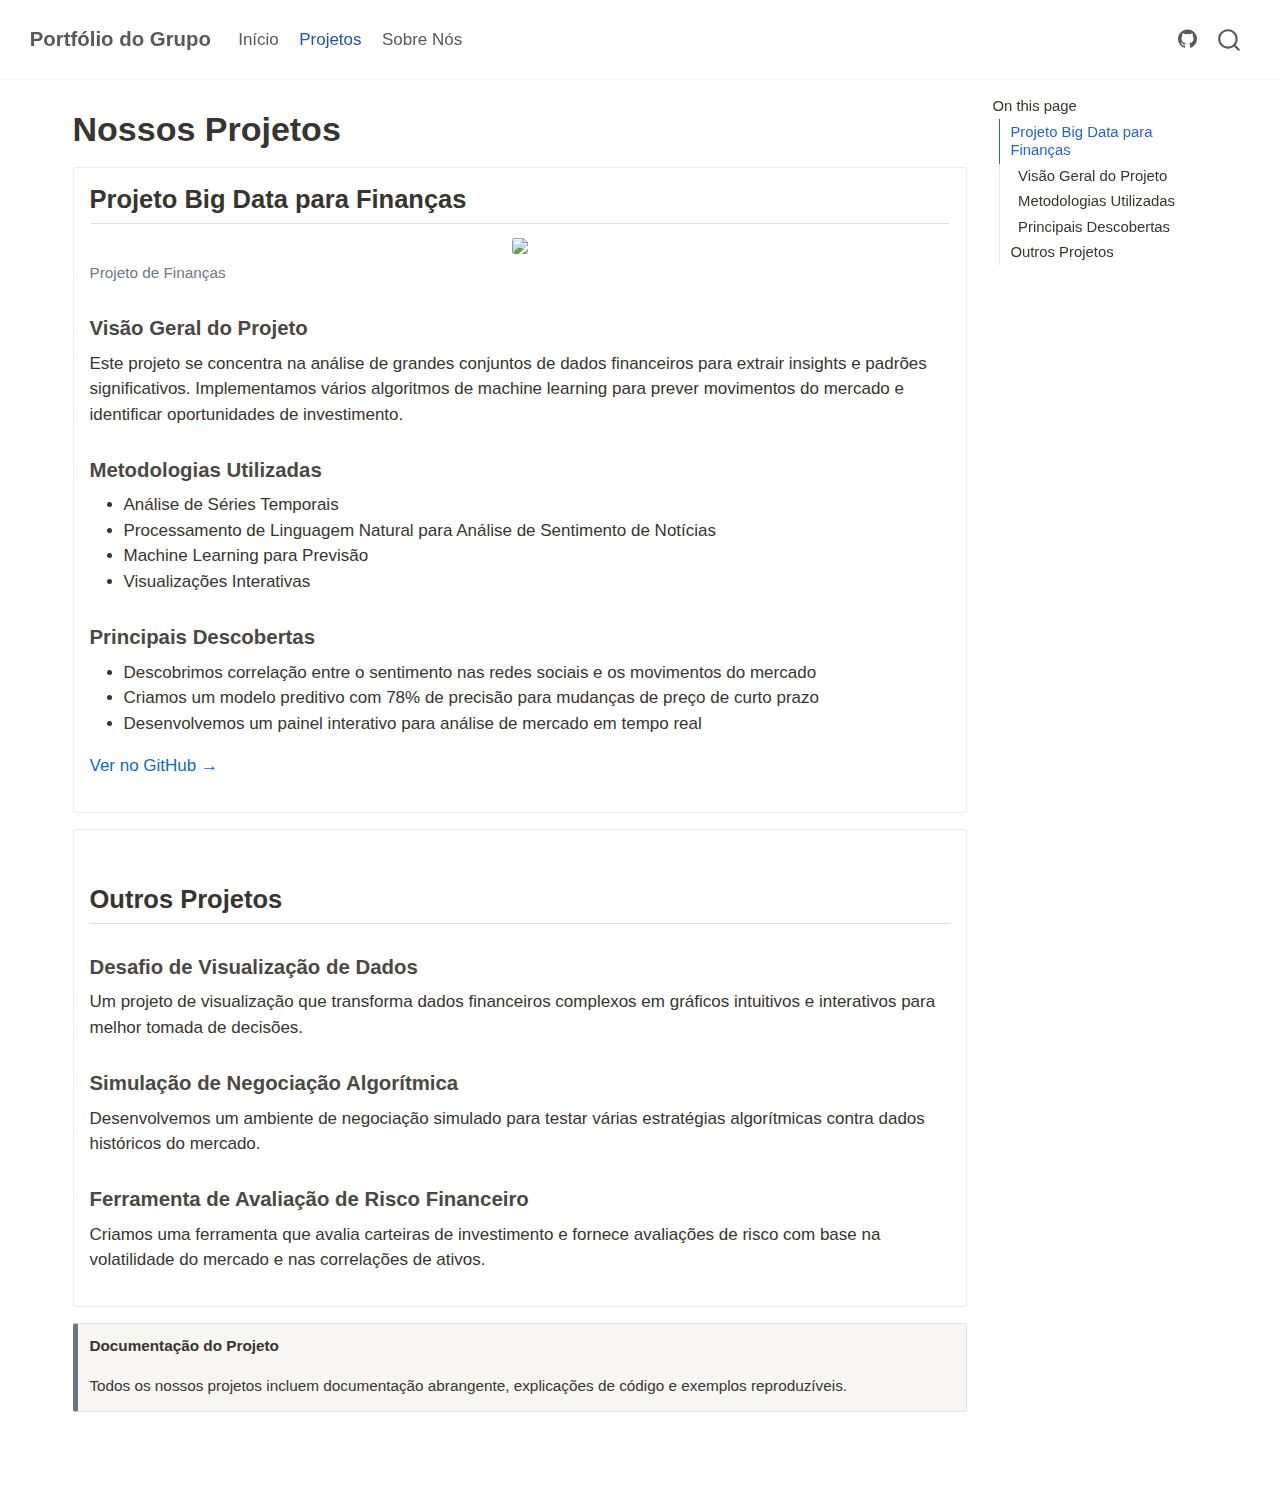
==== projetos.html @ 7f086434 "Configuração inicial do portfólio com estilo Notion" ====
<!DOCTYPE html>
<html xmlns="http://www.w3.org/1999/xhtml" lang="en" xml:lang="en"><head>

<meta charset="utf-8">
<meta name="generator" content="quarto-1.6.42">

<meta name="viewport" content="width=device-width, initial-scale=1.0, user-scalable=yes">


<title>Nossos Projetos – Portfólio do Grupo</title>
<style>
code{white-space: pre-wrap;}
span.smallcaps{font-variant: small-caps;}
div.columns{display: flex; gap: min(4vw, 1.5em);}
div.column{flex: auto; overflow-x: auto;}
div.hanging-indent{margin-left: 1.5em; text-indent: -1.5em;}
ul.task-list{list-style: none;}
ul.task-list li input[type="checkbox"] {
  width: 0.8em;
  margin: 0 0.8em 0.2em -1em; /* quarto-specific, see https://github.com/quarto-dev/quarto-cli/issues/4556 */ 
  vertical-align: middle;
}
</style>


<script src="site_libs/quarto-nav/quarto-nav.js"></script>
<script src="site_libs/quarto-nav/headroom.min.js"></script>
<script src="site_libs/clipboard/clipboard.min.js"></script>
<script src="site_libs/quarto-search/autocomplete.umd.js"></script>
<script src="site_libs/quarto-search/fuse.min.js"></script>
<script src="site_libs/quarto-search/quarto-search.js"></script>
<meta name="quarto:offset" content="./">
<script src="site_libs/quarto-html/quarto.js"></script>
<script src="site_libs/quarto-html/popper.min.js"></script>
<script src="site_libs/quarto-html/tippy.umd.min.js"></script>
<script src="site_libs/quarto-html/anchor.min.js"></script>
<link href="site_libs/quarto-html/tippy.css" rel="stylesheet">
<link href="site_libs/quarto-html/quarto-syntax-highlighting-2f5df379a58b258e96c21c0638c20c03.css" rel="stylesheet" id="quarto-text-highlighting-styles">
<script src="site_libs/bootstrap/bootstrap.min.js"></script>
<link href="site_libs/bootstrap/bootstrap-icons.css" rel="stylesheet">
<link href="site_libs/bootstrap/bootstrap-bd18d44eca6e8432d5fc765ab7eae52f.min.css" rel="stylesheet" append-hash="true" id="quarto-bootstrap" data-mode="light">
<script id="quarto-search-options" type="application/json">{
  "location": "navbar",
  "copy-button": false,
  "collapse-after": 3,
  "panel-placement": "end",
  "type": "overlay",
  "limit": 50,
  "keyboard-shortcut": [
    "f",
    "/",
    "s"
  ],
  "show-item-context": false,
  "language": {
    "search-no-results-text": "No results",
    "search-matching-documents-text": "matching documents",
    "search-copy-link-title": "Copy link to search",
    "search-hide-matches-text": "Hide additional matches",
    "search-more-match-text": "more match in this document",
    "search-more-matches-text": "more matches in this document",
    "search-clear-button-title": "Clear",
    "search-text-placeholder": "",
    "search-detached-cancel-button-title": "Cancel",
    "search-submit-button-title": "Submit",
    "search-label": "Search"
  }
}</script>


<link rel="stylesheet" href="styles.css">
</head>

<body class="nav-fixed">

<div id="quarto-search-results"></div>
  <header id="quarto-header" class="headroom fixed-top">
    <nav class="navbar navbar-expand-lg " data-bs-theme="dark">
      <div class="navbar-container container-fluid">
      <div class="navbar-brand-container mx-auto">
    <a class="navbar-brand" href="./index.html">
    <span class="navbar-title">Portfólio do Grupo</span>
    </a>
  </div>
            <div id="quarto-search" class="" title="Search"></div>
          <button class="navbar-toggler" type="button" data-bs-toggle="collapse" data-bs-target="#navbarCollapse" aria-controls="navbarCollapse" role="menu" aria-expanded="false" aria-label="Toggle navigation" onclick="if (window.quartoToggleHeadroom) { window.quartoToggleHeadroom(); }">
  <span class="navbar-toggler-icon"></span>
</button>
          <div class="collapse navbar-collapse" id="navbarCollapse">
            <ul class="navbar-nav navbar-nav-scroll me-auto">
  <li class="nav-item">
    <a class="nav-link" href="./index.html"> 
<span class="menu-text">Início</span></a>
  </li>  
  <li class="nav-item">
    <a class="nav-link active" href="./projetos.html" aria-current="page"> 
<span class="menu-text">Projetos</span></a>
  </li>  
  <li class="nav-item">
    <a class="nav-link" href="./sobre.html"> 
<span class="menu-text">Sobre Nós</span></a>
  </li>  
</ul>
            <ul class="navbar-nav navbar-nav-scroll ms-auto">
  <li class="nav-item compact">
    <a class="nav-link" href="https://github.com/SEU-USUARIO/portfolio"> <i class="bi bi-github" role="img">
</i> 
<span class="menu-text"></span></a>
  </li>  
</ul>
          </div> <!-- /navcollapse -->
            <div class="quarto-navbar-tools">
</div>
      </div> <!-- /container-fluid -->
    </nav>
</header>
<!-- content -->
<div id="quarto-content" class="quarto-container page-columns page-rows-contents page-layout-full page-navbar">
<!-- sidebar -->
<!-- margin-sidebar -->
    <div id="quarto-margin-sidebar" class="sidebar margin-sidebar">
        <nav id="TOC" role="doc-toc" class="toc-active">
    <h2 id="toc-title">On this page</h2>
   
  <ul>
  <li><a href="#projeto-big-data-para-finanças" id="toc-projeto-big-data-para-finanças" class="nav-link active" data-scroll-target="#projeto-big-data-para-finanças">Projeto Big Data para Finanças</a>
  <ul class="collapse">
  <li><a href="#visão-geral-do-projeto" id="toc-visão-geral-do-projeto" class="nav-link" data-scroll-target="#visão-geral-do-projeto">Visão Geral do Projeto</a></li>
  <li><a href="#metodologias-utilizadas" id="toc-metodologias-utilizadas" class="nav-link" data-scroll-target="#metodologias-utilizadas">Metodologias Utilizadas</a></li>
  <li><a href="#principais-descobertas" id="toc-principais-descobertas" class="nav-link" data-scroll-target="#principais-descobertas">Principais Descobertas</a></li>
  </ul></li>
  <li><a href="#outros-projetos" id="toc-outros-projetos" class="nav-link" data-scroll-target="#outros-projetos">Outros Projetos</a>
  <ul class="collapse">
  <li><a href="#desafio-de-visualização-de-dados" id="toc-desafio-de-visualização-de-dados" class="nav-link" data-scroll-target="#desafio-de-visualização-de-dados">Desafio de Visualização de Dados</a></li>
  <li><a href="#simulação-de-negociação-algorítmica" id="toc-simulação-de-negociação-algorítmica" class="nav-link" data-scroll-target="#simulação-de-negociação-algorítmica">Simulação de Negociação Algorítmica</a></li>
  <li><a href="#ferramenta-de-avaliação-de-risco-financeiro" id="toc-ferramenta-de-avaliação-de-risco-financeiro" class="nav-link" data-scroll-target="#ferramenta-de-avaliação-de-risco-financeiro">Ferramenta de Avaliação de Risco Financeiro</a></li>
  </ul></li>
  </ul>
</nav>
    </div>
<!-- main -->
<main class="content column-page-left" id="quarto-document-content">

<header id="title-block-header" class="quarto-title-block default">
<div class="quarto-title">
<h1 class="title">Nossos Projetos</h1>
</div>



<div class="quarto-title-meta column-page-left">

    
  
    
  </div>
  


</header>


<section id="projeto-big-data-para-finanças" class="level2 content-block">
<h2 class="anchored" data-anchor-id="projeto-big-data-para-finanças">Projeto Big Data para Finanças</h2>
<div class="quarto-figure quarto-figure-center">
<figure class="figure">
<p><img src=".\api/placeholder/600/300.png" class="img-fluid figure-img"></p>
<figcaption>Projeto de Finanças</figcaption>
</figure>
</div>
<section id="visão-geral-do-projeto" class="level3">
<h3 class="anchored" data-anchor-id="visão-geral-do-projeto">Visão Geral do Projeto</h3>
<p>Este projeto se concentra na análise de grandes conjuntos de dados financeiros para extrair insights e padrões significativos. Implementamos vários algoritmos de machine learning para prever movimentos do mercado e identificar oportunidades de investimento.</p>
</section>
<section id="metodologias-utilizadas" class="level3">
<h3 class="anchored" data-anchor-id="metodologias-utilizadas">Metodologias Utilizadas</h3>
<ul>
<li>Análise de Séries Temporais</li>
<li>Processamento de Linguagem Natural para Análise de Sentimento de Notícias</li>
<li>Machine Learning para Previsão</li>
<li>Visualizações Interativas</li>
</ul>
</section>
<section id="principais-descobertas" class="level3">
<h3 class="anchored" data-anchor-id="principais-descobertas">Principais Descobertas</h3>
<ul>
<li>Descobrimos correlação entre o sentimento nas redes sociais e os movimentos do mercado</li>
<li>Criamos um modelo preditivo com 78% de precisão para mudanças de preço de curto prazo</li>
<li>Desenvolvemos um painel interativo para análise de mercado em tempo real</li>
</ul>
<p><a href="https://github.com/SEU-USUARIO/portfolio">Ver no GitHub →</a></p>
</section>
</section>
<section id="outros-projetos" class="level2 content-block">
<h2 class="anchored" data-anchor-id="outros-projetos">Outros Projetos</h2>
<section id="desafio-de-visualização-de-dados" class="level3">
<h3 class="anchored" data-anchor-id="desafio-de-visualização-de-dados">Desafio de Visualização de Dados</h3>
<p>Um projeto de visualização que transforma dados financeiros complexos em gráficos intuitivos e interativos para melhor tomada de decisões.</p>
</section>
<section id="simulação-de-negociação-algorítmica" class="level3">
<h3 class="anchored" data-anchor-id="simulação-de-negociação-algorítmica">Simulação de Negociação Algorítmica</h3>
<p>Desenvolvemos um ambiente de negociação simulado para testar várias estratégias algorítmicas contra dados históricos do mercado.</p>
</section>
<section id="ferramenta-de-avaliação-de-risco-financeiro" class="level3">
<h3 class="anchored" data-anchor-id="ferramenta-de-avaliação-de-risco-financeiro">Ferramenta de Avaliação de Risco Financeiro</h3>
<p>Criamos uma ferramenta que avalia carteiras de investimento e fornece avaliações de risco com base na volatilidade do mercado e nas correlações de ativos.</p>
</section>
</section>
<div class="callout callout-style-simple callout-none no-icon">
<div class="callout-body d-flex">
<div class="callout-icon-container">
<i class="callout-icon no-icon"></i>
</div>
<div class="callout-body-container">
<p><strong>Documentação do Projeto</strong></p>
<p>Todos os nossos projetos incluem documentação abrangente, explicações de código e exemplos reproduzíveis.</p>
</div>
</div>
</div>



</main> <!-- /main -->
<script id="quarto-html-after-body" type="application/javascript">
window.document.addEventListener("DOMContentLoaded", function (event) {
  const toggleBodyColorMode = (bsSheetEl) => {
    const mode = bsSheetEl.getAttribute("data-mode");
    const bodyEl = window.document.querySelector("body");
    if (mode === "dark") {
      bodyEl.classList.add("quarto-dark");
      bodyEl.classList.remove("quarto-light");
    } else {
      bodyEl.classList.add("quarto-light");
      bodyEl.classList.remove("quarto-dark");
    }
  }
  const toggleBodyColorPrimary = () => {
    const bsSheetEl = window.document.querySelector("link#quarto-bootstrap");
    if (bsSheetEl) {
      toggleBodyColorMode(bsSheetEl);
    }
  }
  toggleBodyColorPrimary();  
  const icon = "";
  const anchorJS = new window.AnchorJS();
  anchorJS.options = {
    placement: 'right',
    icon: icon
  };
  anchorJS.add('.anchored');
  const isCodeAnnotation = (el) => {
    for (const clz of el.classList) {
      if (clz.startsWith('code-annotation-')) {                     
        return true;
      }
    }
    return false;
  }
  const onCopySuccess = function(e) {
    // button target
    const button = e.trigger;
    // don't keep focus
    button.blur();
    // flash "checked"
    button.classList.add('code-copy-button-checked');
    var currentTitle = button.getAttribute("title");
    button.setAttribute("title", "Copied!");
    let tooltip;
    if (window.bootstrap) {
      button.setAttribute("data-bs-toggle", "tooltip");
      button.setAttribute("data-bs-placement", "left");
      button.setAttribute("data-bs-title", "Copied!");
      tooltip = new bootstrap.Tooltip(button, 
        { trigger: "manual", 
          customClass: "code-copy-button-tooltip",
          offset: [0, -8]});
      tooltip.show();    
    }
    setTimeout(function() {
      if (tooltip) {
        tooltip.hide();
        button.removeAttribute("data-bs-title");
        button.removeAttribute("data-bs-toggle");
        button.removeAttribute("data-bs-placement");
      }
      button.setAttribute("title", currentTitle);
      button.classList.remove('code-copy-button-checked');
    }, 1000);
    // clear code selection
    e.clearSelection();
  }
  const getTextToCopy = function(trigger) {
      const codeEl = trigger.previousElementSibling.cloneNode(true);
      for (const childEl of codeEl.children) {
        if (isCodeAnnotation(childEl)) {
          childEl.remove();
        }
      }
      return codeEl.innerText;
  }
  const clipboard = new window.ClipboardJS('.code-copy-button:not([data-in-quarto-modal])', {
    text: getTextToCopy
  });
  clipboard.on('success', onCopySuccess);
  if (window.document.getElementById('quarto-embedded-source-code-modal')) {
    const clipboardModal = new window.ClipboardJS('.code-copy-button[data-in-quarto-modal]', {
      text: getTextToCopy,
      container: window.document.getElementById('quarto-embedded-source-code-modal')
    });
    clipboardModal.on('success', onCopySuccess);
  }
    var localhostRegex = new RegExp(/^(?:http|https):\/\/localhost\:?[0-9]*\//);
    var mailtoRegex = new RegExp(/^mailto:/);
      var filterRegex = new RegExp('/' + window.location.host + '/');
    var isInternal = (href) => {
        return filterRegex.test(href) || localhostRegex.test(href) || mailtoRegex.test(href);
    }
    // Inspect non-navigation links and adorn them if external
 	var links = window.document.querySelectorAll('a[href]:not(.nav-link):not(.navbar-brand):not(.toc-action):not(.sidebar-link):not(.sidebar-item-toggle):not(.pagination-link):not(.no-external):not([aria-hidden]):not(.dropdown-item):not(.quarto-navigation-tool):not(.about-link)');
    for (var i=0; i<links.length; i++) {
      const link = links[i];
      if (!isInternal(link.href)) {
        // undo the damage that might have been done by quarto-nav.js in the case of
        // links that we want to consider external
        if (link.dataset.originalHref !== undefined) {
          link.href = link.dataset.originalHref;
        }
      }
    }
  function tippyHover(el, contentFn, onTriggerFn, onUntriggerFn) {
    const config = {
      allowHTML: true,
      maxWidth: 500,
      delay: 100,
      arrow: false,
      appendTo: function(el) {
          return el.parentElement;
      },
      interactive: true,
      interactiveBorder: 10,
      theme: 'quarto',
      placement: 'bottom-start',
    };
    if (contentFn) {
      config.content = contentFn;
    }
    if (onTriggerFn) {
      config.onTrigger = onTriggerFn;
    }
    if (onUntriggerFn) {
      config.onUntrigger = onUntriggerFn;
    }
    window.tippy(el, config); 
  }
  const noterefs = window.document.querySelectorAll('a[role="doc-noteref"]');
  for (var i=0; i<noterefs.length; i++) {
    const ref = noterefs[i];
    tippyHover(ref, function() {
      // use id or data attribute instead here
      let href = ref.getAttribute('data-footnote-href') || ref.getAttribute('href');
      try { href = new URL(href).hash; } catch {}
      const id = href.replace(/^#\/?/, "");
      const note = window.document.getElementById(id);
      if (note) {
        return note.innerHTML;
      } else {
        return "";
      }
    });
  }
  const xrefs = window.document.querySelectorAll('a.quarto-xref');
  const processXRef = (id, note) => {
    // Strip column container classes
    const stripColumnClz = (el) => {
      el.classList.remove("page-full", "page-columns");
      if (el.children) {
        for (const child of el.children) {
          stripColumnClz(child);
        }
      }
    }
    stripColumnClz(note)
    if (id === null || id.startsWith('sec-')) {
      // Special case sections, only their first couple elements
      const container = document.createElement("div");
      if (note.children && note.children.length > 2) {
        container.appendChild(note.children[0].cloneNode(true));
        for (let i = 1; i < note.children.length; i++) {
          const child = note.children[i];
          if (child.tagName === "P" && child.innerText === "") {
            continue;
          } else {
            container.appendChild(child.cloneNode(true));
            break;
          }
        }
        if (window.Quarto?.typesetMath) {
          window.Quarto.typesetMath(container);
        }
        return container.innerHTML
      } else {
        if (window.Quarto?.typesetMath) {
          window.Quarto.typesetMath(note);
        }
        return note.innerHTML;
      }
    } else {
      // Remove any anchor links if they are present
      const anchorLink = note.querySelector('a.anchorjs-link');
      if (anchorLink) {
        anchorLink.remove();
      }
      if (window.Quarto?.typesetMath) {
        window.Quarto.typesetMath(note);
      }
      if (note.classList.contains("callout")) {
        return note.outerHTML;
      } else {
        return note.innerHTML;
      }
    }
  }
  for (var i=0; i<xrefs.length; i++) {
    const xref = xrefs[i];
    tippyHover(xref, undefined, function(instance) {
      instance.disable();
      let url = xref.getAttribute('href');
      let hash = undefined; 
      if (url.startsWith('#')) {
        hash = url;
      } else {
        try { hash = new URL(url).hash; } catch {}
      }
      if (hash) {
        const id = hash.replace(/^#\/?/, "");
        const note = window.document.getElementById(id);
        if (note !== null) {
          try {
            const html = processXRef(id, note.cloneNode(true));
            instance.setContent(html);
          } finally {
            instance.enable();
            instance.show();
          }
        } else {
          // See if we can fetch this
          fetch(url.split('#')[0])
          .then(res => res.text())
          .then(html => {
            const parser = new DOMParser();
            const htmlDoc = parser.parseFromString(html, "text/html");
            const note = htmlDoc.getElementById(id);
            if (note !== null) {
              const html = processXRef(id, note);
              instance.setContent(html);
            } 
          }).finally(() => {
            instance.enable();
            instance.show();
          });
        }
      } else {
        // See if we can fetch a full url (with no hash to target)
        // This is a special case and we should probably do some content thinning / targeting
        fetch(url)
        .then(res => res.text())
        .then(html => {
          const parser = new DOMParser();
          const htmlDoc = parser.parseFromString(html, "text/html");
          const note = htmlDoc.querySelector('main.content');
          if (note !== null) {
            // This should only happen for chapter cross references
            // (since there is no id in the URL)
            // remove the first header
            if (note.children.length > 0 && note.children[0].tagName === "HEADER") {
              note.children[0].remove();
            }
            const html = processXRef(null, note);
            instance.setContent(html);
          } 
        }).finally(() => {
          instance.enable();
          instance.show();
        });
      }
    }, function(instance) {
    });
  }
      let selectedAnnoteEl;
      const selectorForAnnotation = ( cell, annotation) => {
        let cellAttr = 'data-code-cell="' + cell + '"';
        let lineAttr = 'data-code-annotation="' +  annotation + '"';
        const selector = 'span[' + cellAttr + '][' + lineAttr + ']';
        return selector;
      }
      const selectCodeLines = (annoteEl) => {
        const doc = window.document;
        const targetCell = annoteEl.getAttribute("data-target-cell");
        const targetAnnotation = annoteEl.getAttribute("data-target-annotation");
        const annoteSpan = window.document.querySelector(selectorForAnnotation(targetCell, targetAnnotation));
        const lines = annoteSpan.getAttribute("data-code-lines").split(",");
        const lineIds = lines.map((line) => {
          return targetCell + "-" + line;
        })
        let top = null;
        let height = null;
        let parent = null;
        if (lineIds.length > 0) {
            //compute the position of the single el (top and bottom and make a div)
            const el = window.document.getElementById(lineIds[0]);
            top = el.offsetTop;
            height = el.offsetHeight;
            parent = el.parentElement.parentElement;
          if (lineIds.length > 1) {
            const lastEl = window.document.getElementById(lineIds[lineIds.length - 1]);
            const bottom = lastEl.offsetTop + lastEl.offsetHeight;
            height = bottom - top;
          }
          if (top !== null && height !== null && parent !== null) {
            // cook up a div (if necessary) and position it 
            let div = window.document.getElementById("code-annotation-line-highlight");
            if (div === null) {
              div = window.document.createElement("div");
              div.setAttribute("id", "code-annotation-line-highlight");
              div.style.position = 'absolute';
              parent.appendChild(div);
            }
            div.style.top = top - 2 + "px";
            div.style.height = height + 4 + "px";
            div.style.left = 0;
            let gutterDiv = window.document.getElementById("code-annotation-line-highlight-gutter");
            if (gutterDiv === null) {
              gutterDiv = window.document.createElement("div");
              gutterDiv.setAttribute("id", "code-annotation-line-highlight-gutter");
              gutterDiv.style.position = 'absolute';
              const codeCell = window.document.getElementById(targetCell);
              const gutter = codeCell.querySelector('.code-annotation-gutter');
              gutter.appendChild(gutterDiv);
            }
            gutterDiv.style.top = top - 2 + "px";
            gutterDiv.style.height = height + 4 + "px";
          }
          selectedAnnoteEl = annoteEl;
        }
      };
      const unselectCodeLines = () => {
        const elementsIds = ["code-annotation-line-highlight", "code-annotation-line-highlight-gutter"];
        elementsIds.forEach((elId) => {
          const div = window.document.getElementById(elId);
          if (div) {
            div.remove();
          }
        });
        selectedAnnoteEl = undefined;
      };
        // Handle positioning of the toggle
    window.addEventListener(
      "resize",
      throttle(() => {
        elRect = undefined;
        if (selectedAnnoteEl) {
          selectCodeLines(selectedAnnoteEl);
        }
      }, 10)
    );
    function throttle(fn, ms) {
    let throttle = false;
    let timer;
      return (...args) => {
        if(!throttle) { // first call gets through
            fn.apply(this, args);
            throttle = true;
        } else { // all the others get throttled
            if(timer) clearTimeout(timer); // cancel #2
            timer = setTimeout(() => {
              fn.apply(this, args);
              timer = throttle = false;
            }, ms);
        }
      };
    }
      // Attach click handler to the DT
      const annoteDls = window.document.querySelectorAll('dt[data-target-cell]');
      for (const annoteDlNode of annoteDls) {
        annoteDlNode.addEventListener('click', (event) => {
          const clickedEl = event.target;
          if (clickedEl !== selectedAnnoteEl) {
            unselectCodeLines();
            const activeEl = window.document.querySelector('dt[data-target-cell].code-annotation-active');
            if (activeEl) {
              activeEl.classList.remove('code-annotation-active');
            }
            selectCodeLines(clickedEl);
            clickedEl.classList.add('code-annotation-active');
          } else {
            // Unselect the line
            unselectCodeLines();
            clickedEl.classList.remove('code-annotation-active');
          }
        });
      }
  const findCites = (el) => {
    const parentEl = el.parentElement;
    if (parentEl) {
      const cites = parentEl.dataset.cites;
      if (cites) {
        return {
          el,
          cites: cites.split(' ')
        };
      } else {
        return findCites(el.parentElement)
      }
    } else {
      return undefined;
    }
  };
  var bibliorefs = window.document.querySelectorAll('a[role="doc-biblioref"]');
  for (var i=0; i<bibliorefs.length; i++) {
    const ref = bibliorefs[i];
    const citeInfo = findCites(ref);
    if (citeInfo) {
      tippyHover(citeInfo.el, function() {
        var popup = window.document.createElement('div');
        citeInfo.cites.forEach(function(cite) {
          var citeDiv = window.document.createElement('div');
          citeDiv.classList.add('hanging-indent');
          citeDiv.classList.add('csl-entry');
          var biblioDiv = window.document.getElementById('ref-' + cite);
          if (biblioDiv) {
            citeDiv.innerHTML = biblioDiv.innerHTML;
          }
          popup.appendChild(citeDiv);
        });
        return popup.innerHTML;
      });
    }
  }
});
</script>
</div> <!-- /content -->




</body></html>
---- site_libs/quarto-html/tippy.css ----
.tippy-box[data-animation=fade][data-state=hidden]{opacity:0}[data-tippy-root]{max-width:calc(100vw - 10px)}.tippy-box{position:relative;background-color:#333;color:#fff;border-radius:4px;font-size:14px;line-height:1.4;white-space:normal;outline:0;transition-property:transform,visibility,opacity}.tippy-box[data-placement^=top]>.tippy-arrow{bottom:0}.tippy-box[data-placement^=top]>.tippy-arrow:before{bottom:-7px;left:0;border-width:8px 8px 0;border-top-color:initial;transform-origin:center top}.tippy-box[data-placement^=bottom]>.tippy-arrow{top:0}.tippy-box[data-placement^=bottom]>.tippy-arrow:before{top:-7px;left:0;border-width:0 8px 8px;border-bottom-color:initial;transform-origin:center bottom}.tippy-box[data-placement^=left]>.tippy-arrow{right:0}.tippy-box[data-placement^=left]>.tippy-arrow:before{border-width:8px 0 8px 8px;border-left-color:initial;right:-7px;transform-origin:center left}.tippy-box[data-placement^=right]>.tippy-arrow{left:0}.tippy-box[data-placement^=right]>.tippy-arrow:before{left:-7px;border-width:8px 8px 8px 0;border-right-color:initial;transform-origin:center right}.tippy-box[data-inertia][data-state=visible]{transition-timing-function:cubic-bezier(.54,1.5,.38,1.11)}.tippy-arrow{width:16px;height:16px;color:#333}.tippy-arrow:before{content:"";position:absolute;border-color:transparent;border-style:solid}.tippy-content{position:relative;padding:5px 9px;z-index:1}
---- site_libs/quarto-html/quarto-syntax-highlighting-2f5df379a58b258e96c21c0638c20c03.css ----
/* quarto syntax highlight colors */
:root {
  --quarto-hl-ot-color: #003B4F;
  --quarto-hl-at-color: #657422;
  --quarto-hl-ss-color: #20794D;
  --quarto-hl-an-color: #5E5E5E;
  --quarto-hl-fu-color: #4758AB;
  --quarto-hl-st-color: #20794D;
  --quarto-hl-cf-color: #003B4F;
  --quarto-hl-op-color: #5E5E5E;
  --quarto-hl-er-color: #AD0000;
  --quarto-hl-bn-color: #AD0000;
  --quarto-hl-al-color: #AD0000;
  --quarto-hl-va-color: #111111;
  --quarto-hl-bu-color: inherit;
  --quarto-hl-ex-color: inherit;
  --quarto-hl-pp-color: #AD0000;
  --quarto-hl-in-color: #5E5E5E;
  --quarto-hl-vs-color: #20794D;
  --quarto-hl-wa-color: #5E5E5E;
  --quarto-hl-do-color: #5E5E5E;
  --quarto-hl-im-color: #00769E;
  --quarto-hl-ch-color: #20794D;
  --quarto-hl-dt-color: #AD0000;
  --quarto-hl-fl-color: #AD0000;
  --quarto-hl-co-color: #5E5E5E;
  --quarto-hl-cv-color: #5E5E5E;
  --quarto-hl-cn-color: #8f5902;
  --quarto-hl-sc-color: #5E5E5E;
  --quarto-hl-dv-color: #AD0000;
  --quarto-hl-kw-color: #003B4F;
}

/* other quarto variables */
:root {
  --quarto-font-monospace: SFMono-Regular, Menlo, Monaco, Consolas, "Liberation Mono", "Courier New", monospace;
}

pre > code.sourceCode > span {
  color: #003B4F;
}

code span {
  color: #003B4F;
}

code.sourceCode > span {
  color: #003B4F;
}

div.sourceCode,
div.sourceCode pre.sourceCode {
  color: #003B4F;
}

code span.ot {
  color: #003B4F;
  font-style: inherit;
}

code span.at {
  color: #657422;
  font-style: inherit;
}

code span.ss {
  color: #20794D;
  font-style: inherit;
}

code span.an {
  color: #5E5E5E;
  font-style: inherit;
}

code span.fu {
  color: #4758AB;
  font-style: inherit;
}

code span.st {
  color: #20794D;
  font-style: inherit;
}

code span.cf {
  color: #003B4F;
  font-weight: bold;
  font-style: inherit;
}

code span.op {
  color: #5E5E5E;
  font-style: inherit;
}

code span.er {
  color: #AD0000;
  font-style: inherit;
}

code span.bn {
  color: #AD0000;
  font-style: inherit;
}

code span.al {
  color: #AD0000;
  font-style: inherit;
}

code span.va {
  color: #111111;
  font-style: inherit;
}

code span.bu {
  font-style: inherit;
}

code span.ex {
  font-style: inherit;
}

code span.pp {
  color: #AD0000;
  font-style: inherit;
}

code span.in {
  color: #5E5E5E;
  font-style: inherit;
}

code span.vs {
  color: #20794D;
  font-style: inherit;
}

code span.wa {
  color: #5E5E5E;
  font-style: italic;
}

code span.do {
  color: #5E5E5E;
  font-style: italic;
}

code span.im {
  color: #00769E;
  font-style: inherit;
}

code span.ch {
  color: #20794D;
  font-style: inherit;
}

code span.dt {
  color: #AD0000;
  font-style: inherit;
}

code span.fl {
  color: #AD0000;
  font-style: inherit;
}

code span.co {
  color: #5E5E5E;
  font-style: inherit;
}

code span.cv {
  color: #5E5E5E;
  font-style: italic;
}

code span.cn {
  color: #8f5902;
  font-style: inherit;
}

code span.sc {
  color: #5E5E5E;
  font-style: inherit;
}

code span.dv {
  color: #AD0000;
  font-style: inherit;
}

code span.kw {
  color: #003B4F;
  font-weight: bold;
  font-style: inherit;
}

.prevent-inlining {
  content: "</";
}

/*# sourceMappingURL=35eb38a806ee71ea6d2563be2308c832.css.map */
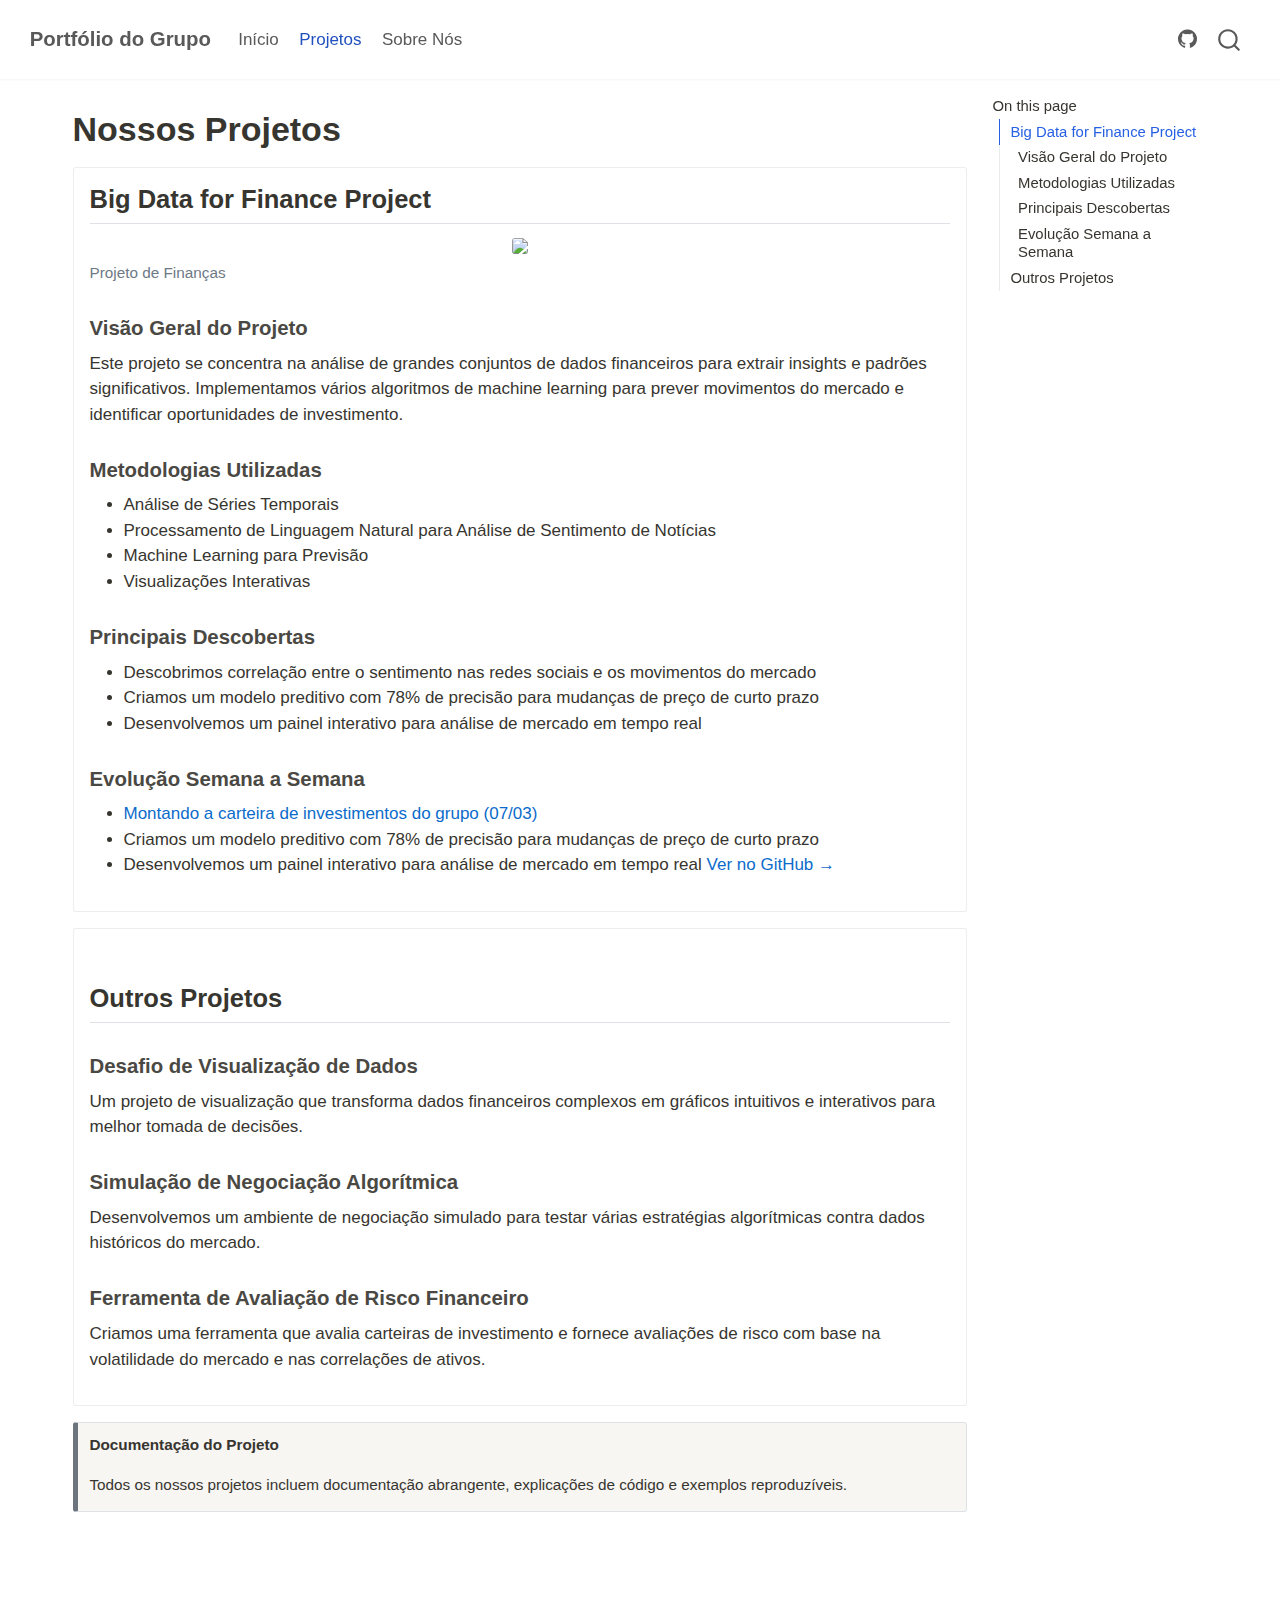
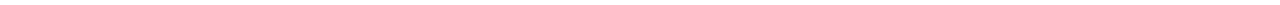
==== commit dbb09b52: "Atualização do site" ====
--- a/projetos.html
+++ b/projetos.html
@@ -123,11 +123,12 @@
     <h2 id="toc-title">On this page</h2>
    
   <ul>
-  <li><a href="#projeto-big-data-para-finanças" id="toc-projeto-big-data-para-finanças" class="nav-link active" data-scroll-target="#projeto-big-data-para-finanças">Projeto Big Data para Finanças</a>
+  <li><a href="#big-data-for-finance-project" id="toc-big-data-for-finance-project" class="nav-link active" data-scroll-target="#big-data-for-finance-project">Big Data for Finance Project</a>
   <ul class="collapse">
   <li><a href="#visão-geral-do-projeto" id="toc-visão-geral-do-projeto" class="nav-link" data-scroll-target="#visão-geral-do-projeto">Visão Geral do Projeto</a></li>
   <li><a href="#metodologias-utilizadas" id="toc-metodologias-utilizadas" class="nav-link" data-scroll-target="#metodologias-utilizadas">Metodologias Utilizadas</a></li>
   <li><a href="#principais-descobertas" id="toc-principais-descobertas" class="nav-link" data-scroll-target="#principais-descobertas">Principais Descobertas</a></li>
+  <li><a href="#evolução-semana-a-semana" id="toc-evolução-semana-a-semana" class="nav-link" data-scroll-target="#evolução-semana-a-semana">Evolução Semana a Semana</a></li>
   </ul></li>
   <li><a href="#outros-projetos" id="toc-outros-projetos" class="nav-link" data-scroll-target="#outros-projetos">Outros Projetos</a>
   <ul class="collapse">
@@ -160,8 +161,8 @@
 </header>
 
 
-<section id="projeto-big-data-para-finanças" class="level2 content-block">
-<h2 class="anchored" data-anchor-id="projeto-big-data-para-finanças">Projeto Big Data para Finanças</h2>
+<section id="big-data-for-finance-project" class="level2 content-block">
+<h2 class="anchored" data-anchor-id="big-data-for-finance-project">Big Data for Finance Project</h2>
 <div class="quarto-figure quarto-figure-center">
 <figure class="figure">
 <p><img src=".\api/placeholder/600/300.png" class="img-fluid figure-img"></p>
@@ -188,7 +189,14 @@
 <li>Criamos um modelo preditivo com 78% de precisão para mudanças de preço de curto prazo</li>
 <li>Desenvolvemos um painel interativo para análise de mercado em tempo real</li>
 </ul>
-<p><a href="https://github.com/SEU-USUARIO/portfolio">Ver no GitHub →</a></p>
+</section>
+<section id="evolução-semana-a-semana" class="level3">
+<h3 class="anchored" data-anchor-id="evolução-semana-a-semana">Evolução Semana a Semana</h3>
+<ul>
+<li><a href="./semana1.html">Montando a&nbsp;carteira de investimentos do grupo (07/03)</a></li>
+<li>Criamos um modelo preditivo com 78% de precisão para mudanças de preço de curto prazo</li>
+<li>Desenvolvemos um painel interativo para análise de mercado em tempo real <a href="https://github.com/SEU-USUARIO/portfolio">Ver no GitHub →</a></li>
+</ul>
 </section>
 </section>
 <section id="outros-projetos" class="level2 content-block">
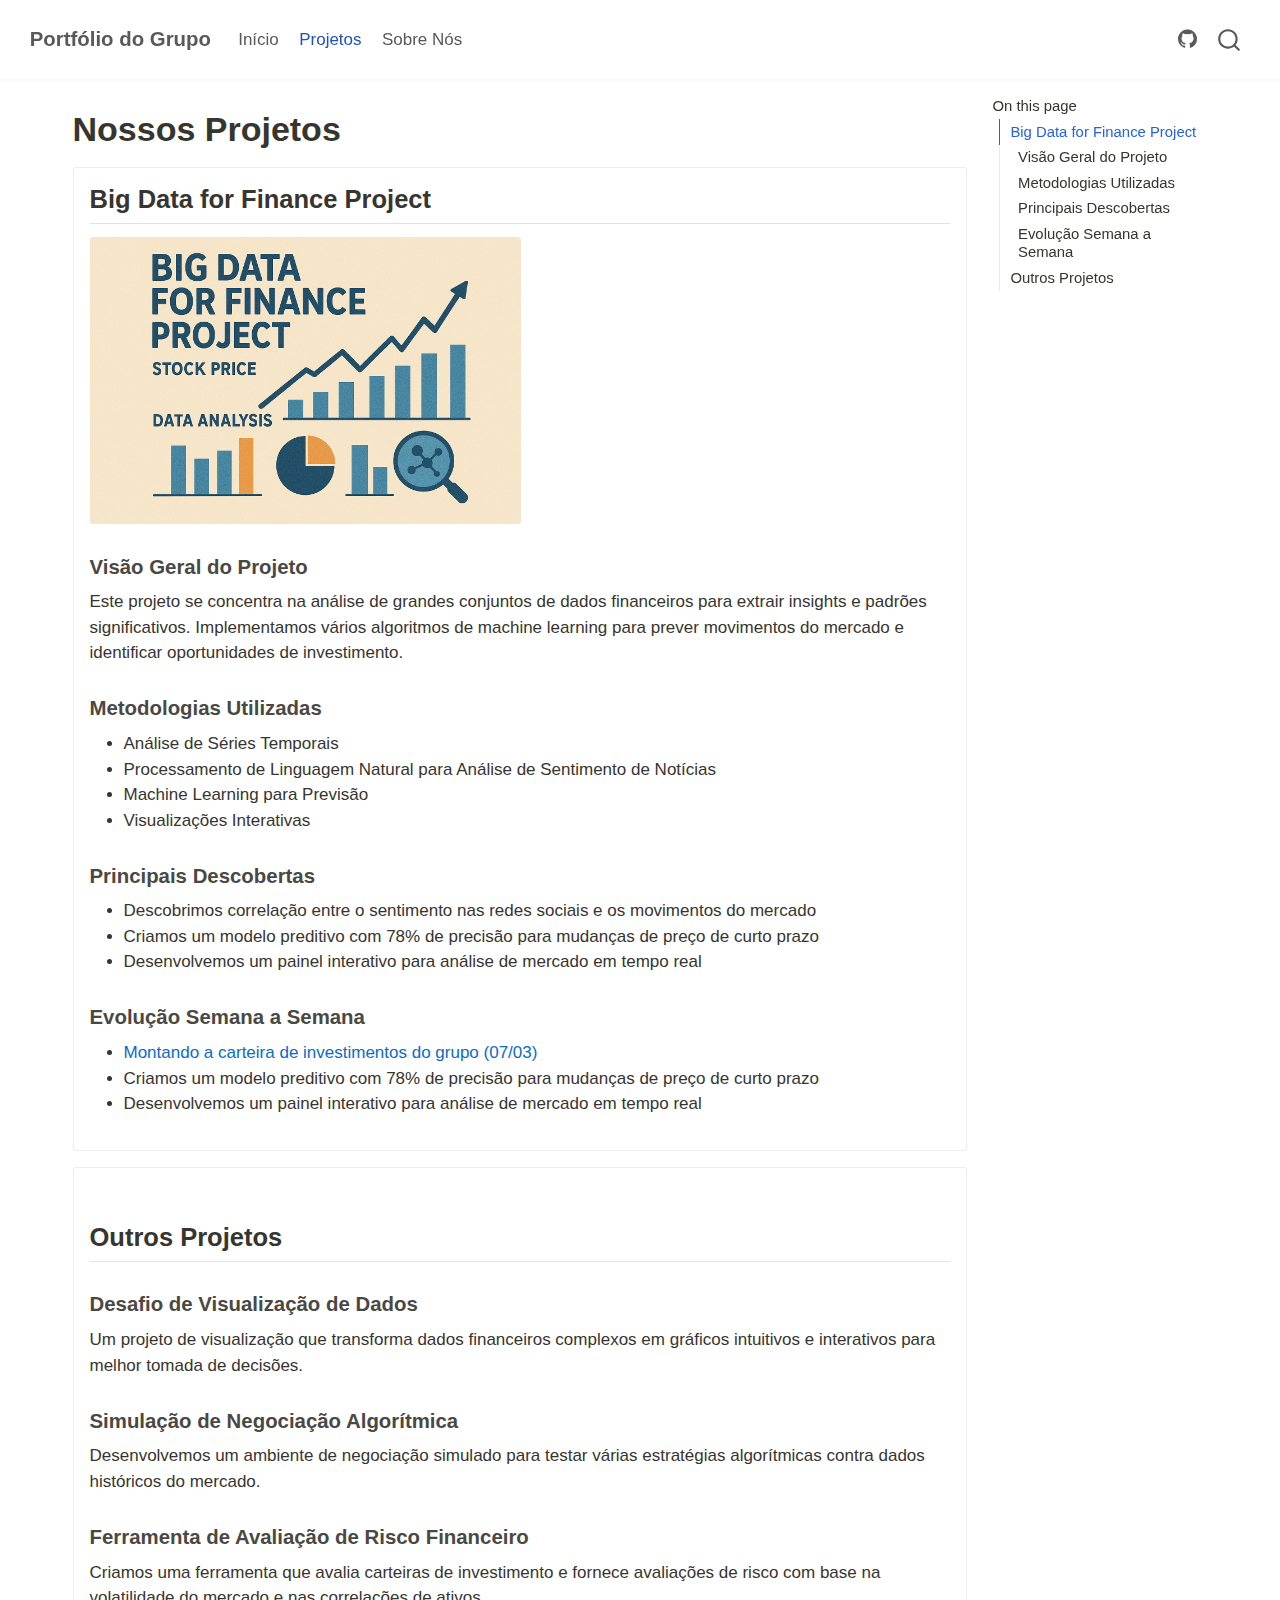
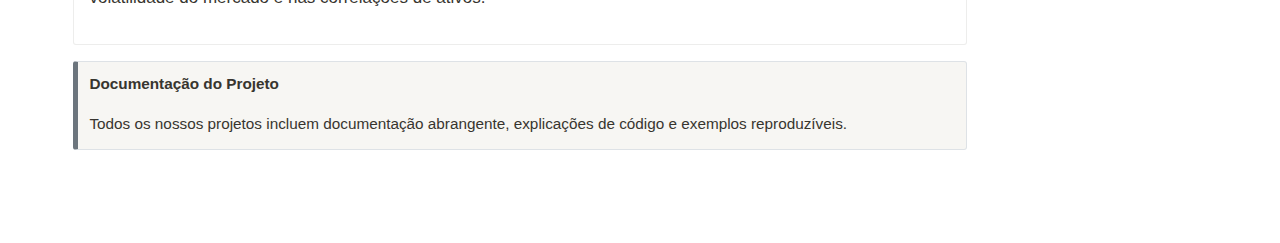
==== commit 81c66dbb: "Atualização HTML" ====
--- a/projetos.html
+++ b/projetos.html
@@ -163,12 +163,7 @@
 
 <section id="big-data-for-finance-project" class="level2 content-block">
 <h2 class="anchored" data-anchor-id="big-data-for-finance-project">Big Data for Finance Project</h2>
-<div class="quarto-figure quarto-figure-center">
-<figure class="figure">
-<p><img src=".\api/placeholder/600/300.png" class="img-fluid figure-img"></p>
-<figcaption>Projeto de Finanças</figcaption>
-</figure>
-</div>
+<p><img src="images/datafinance.png" class="img-fluid" width="431"></p>
 <section id="visão-geral-do-projeto" class="level3">
 <h3 class="anchored" data-anchor-id="visão-geral-do-projeto">Visão Geral do Projeto</h3>
 <p>Este projeto se concentra na análise de grandes conjuntos de dados financeiros para extrair insights e padrões significativos. Implementamos vários algoritmos de machine learning para prever movimentos do mercado e identificar oportunidades de investimento.</p>
@@ -193,9 +188,9 @@
 <section id="evolução-semana-a-semana" class="level3">
 <h3 class="anchored" data-anchor-id="evolução-semana-a-semana">Evolução Semana a Semana</h3>
 <ul>
-<li><a href="./semana1.html">Montando a&nbsp;carteira de investimentos do grupo (07/03)</a></li>
+<li><a href="./semana1.html">Montando a carteira de investimentos do grupo (07/03)</a></li>
 <li>Criamos um modelo preditivo com 78% de precisão para mudanças de preço de curto prazo</li>
-<li>Desenvolvemos um painel interativo para análise de mercado em tempo real <a href="https://github.com/SEU-USUARIO/portfolio">Ver no GitHub →</a></li>
+<li>Desenvolvemos um painel interativo para análise de mercado em tempo real</li>
 </ul>
 </section>
 </section>
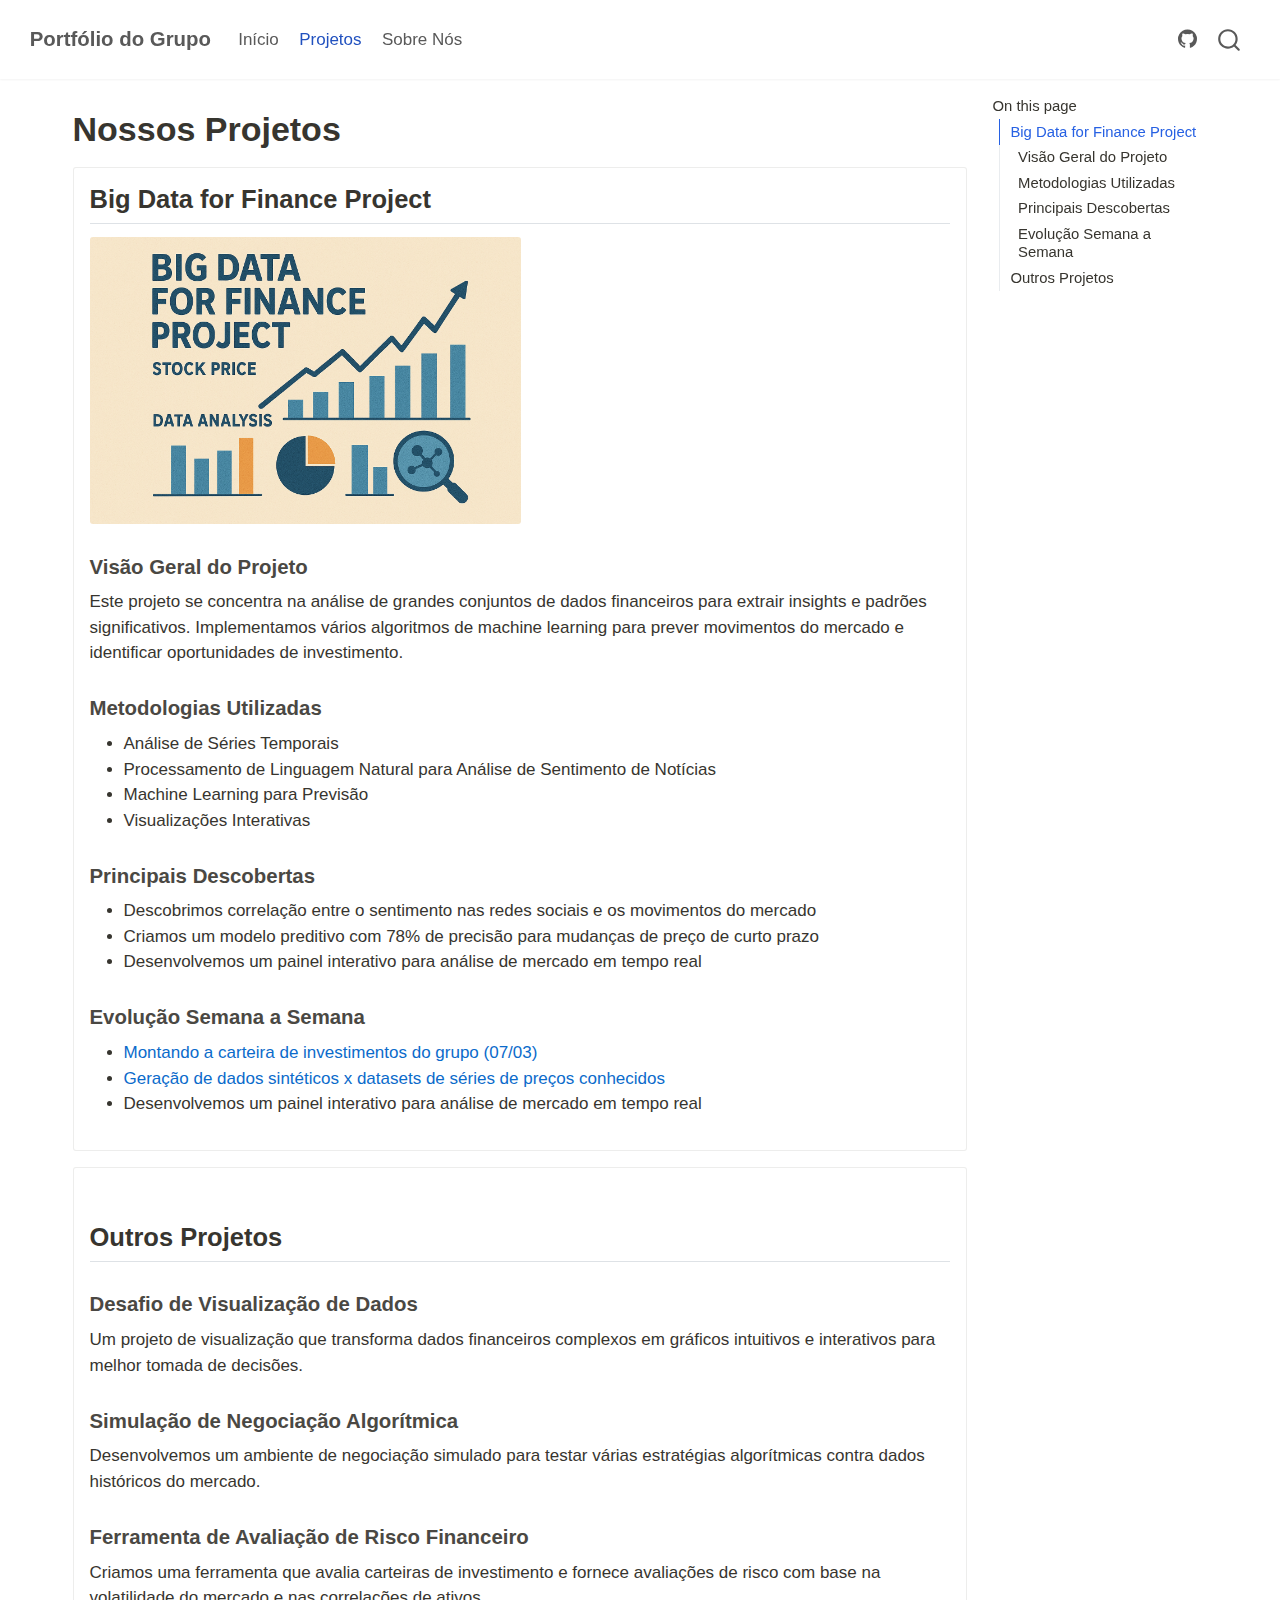
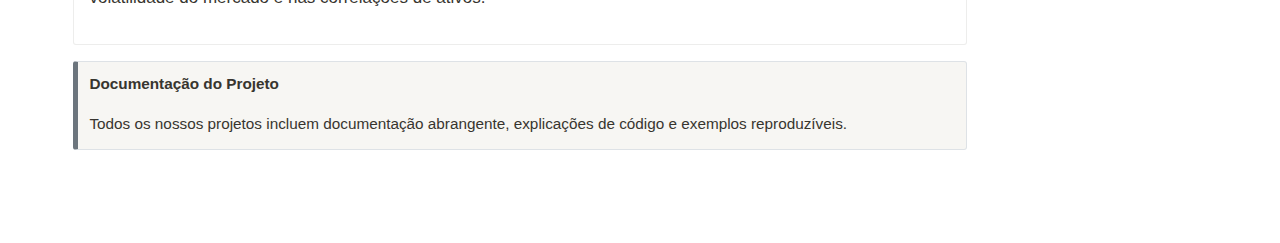
==== commit 4c2e14ee: "Semana 2" ====
--- a/projetos.html
+++ b/projetos.html
@@ -189,7 +189,7 @@
 <h3 class="anchored" data-anchor-id="evolução-semana-a-semana">Evolução Semana a Semana</h3>
 <ul>
 <li><a href="./semana1.html">Montando a carteira de investimentos do grupo (07/03)</a></li>
-<li>Criamos um modelo preditivo com 78% de precisão para mudanças de preço de curto prazo</li>
+<li><a href="./semana2.html">Geração de dados sintéticos x datasets de séries de preços conhecidos</a></li>
 <li>Desenvolvemos um painel interativo para análise de mercado em tempo real</li>
 </ul>
 </section>
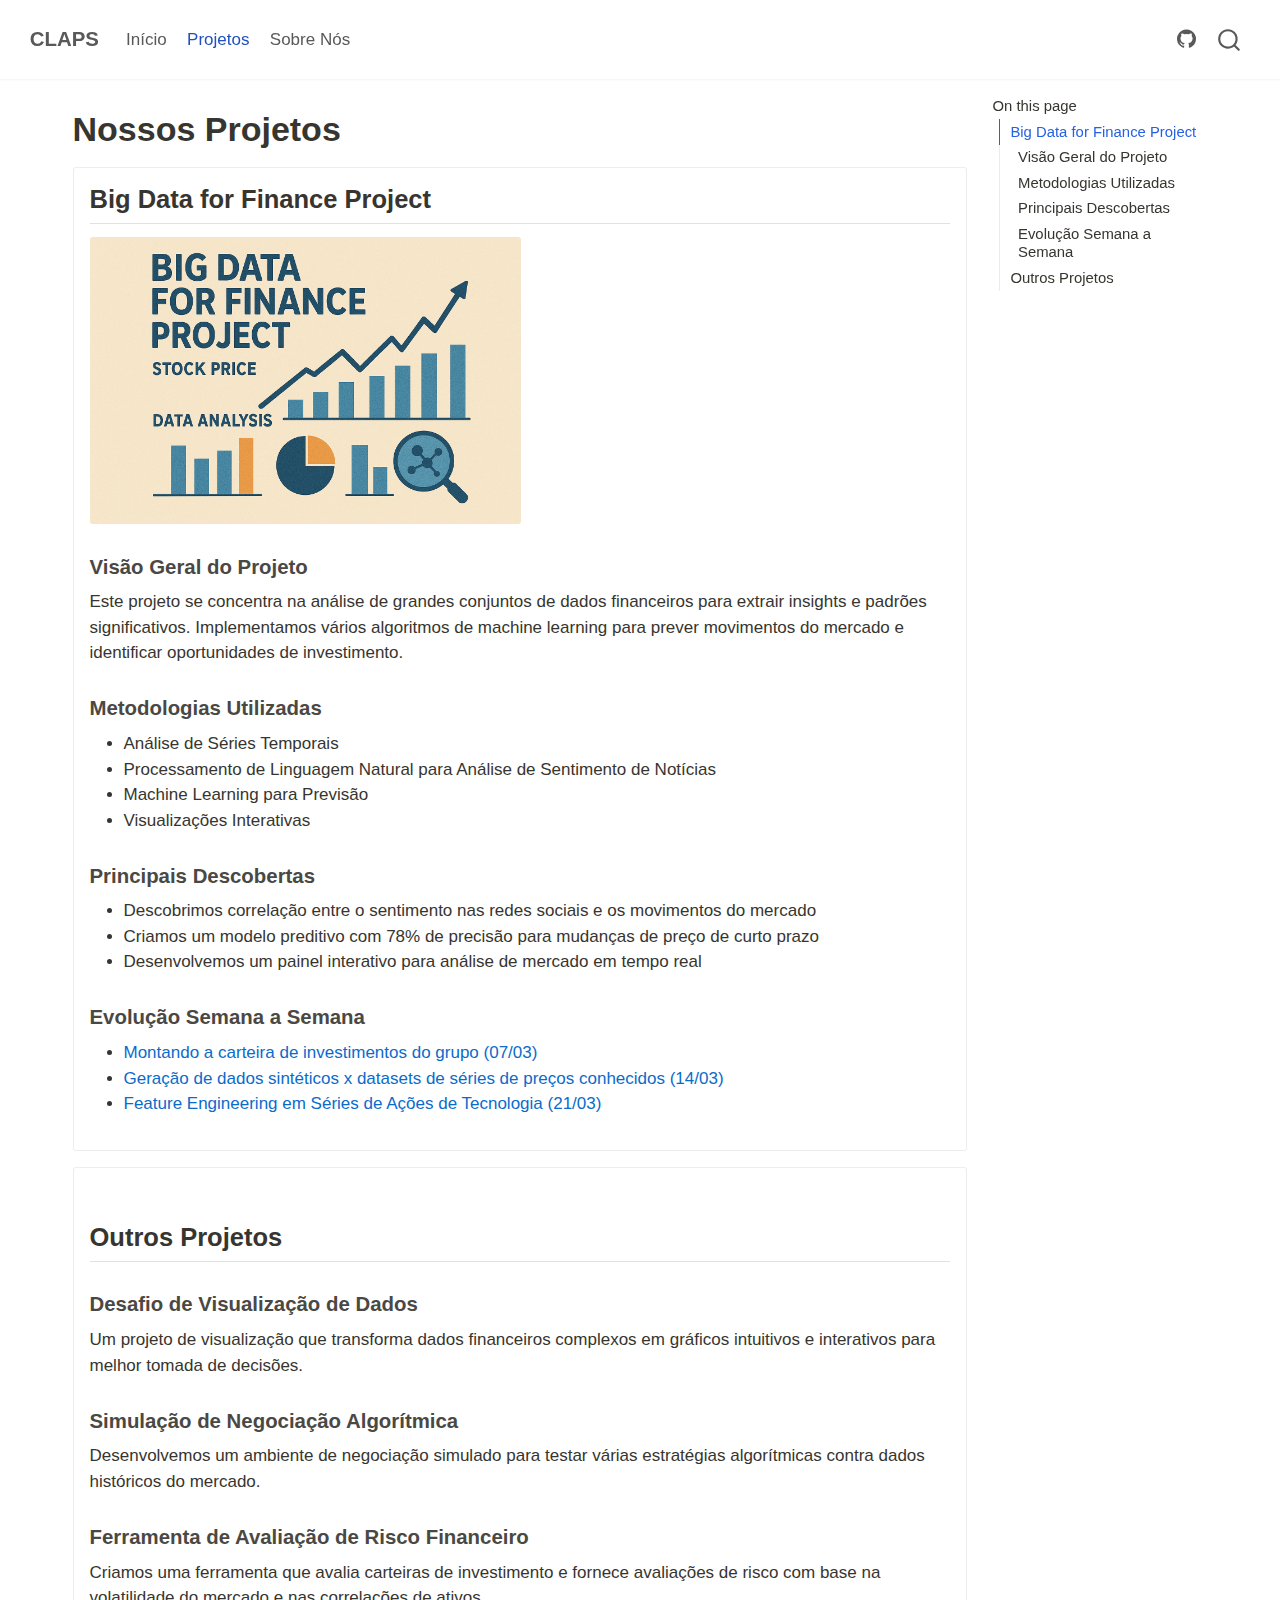
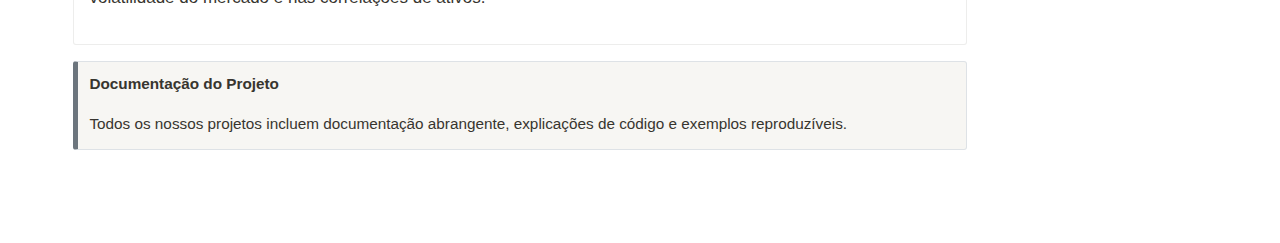
==== commit ed3d11f6: "Semana 3" ====
--- a/projetos.html
+++ b/projetos.html
@@ -7,7 +7,7 @@
 <meta name="viewport" content="width=device-width, initial-scale=1.0, user-scalable=yes">
 
 
-<title>Nossos Projetos – Portfólio do Grupo</title>
+<title>Nossos Projetos – CLAPS</title>
 <style>
 code{white-space: pre-wrap;}
 span.smallcaps{font-variant: small-caps;}
@@ -79,7 +79,7 @@
       <div class="navbar-container container-fluid">
       <div class="navbar-brand-container mx-auto">
     <a class="navbar-brand" href="./index.html">
-    <span class="navbar-title">Portfólio do Grupo</span>
+    <span class="navbar-title">CLAPS</span>
     </a>
   </div>
             <div id="quarto-search" class="" title="Search"></div>
@@ -103,7 +103,7 @@
 </ul>
             <ul class="navbar-nav navbar-nav-scroll ms-auto">
   <li class="nav-item compact">
-    <a class="nav-link" href="https://github.com/SEU-USUARIO/portfolio"> <i class="bi bi-github" role="img">
+    <a class="nav-link" href="https://github.com/palminhas4/portfolio"> <i class="bi bi-github" role="img">
 </i> 
 <span class="menu-text"></span></a>
   </li>  
@@ -189,8 +189,8 @@
 <h3 class="anchored" data-anchor-id="evolução-semana-a-semana">Evolução Semana a Semana</h3>
 <ul>
 <li><a href="./semana1.html">Montando a carteira de investimentos do grupo (07/03)</a></li>
-<li><a href="./semana2.html">Geração de dados sintéticos x datasets de séries de preços conhecidos</a></li>
-<li>Desenvolvemos um painel interativo para análise de mercado em tempo real</li>
+<li><a href="./semana2.html">Geração de dados sintéticos x datasets de séries de preços conhecidos (14/03)</a></li>
+<li><a href="./semana3.html">Feature Engineering em Séries de Ações de Tecnologia (21/03)</a></li>
 </ul>
 </section>
 </section>
